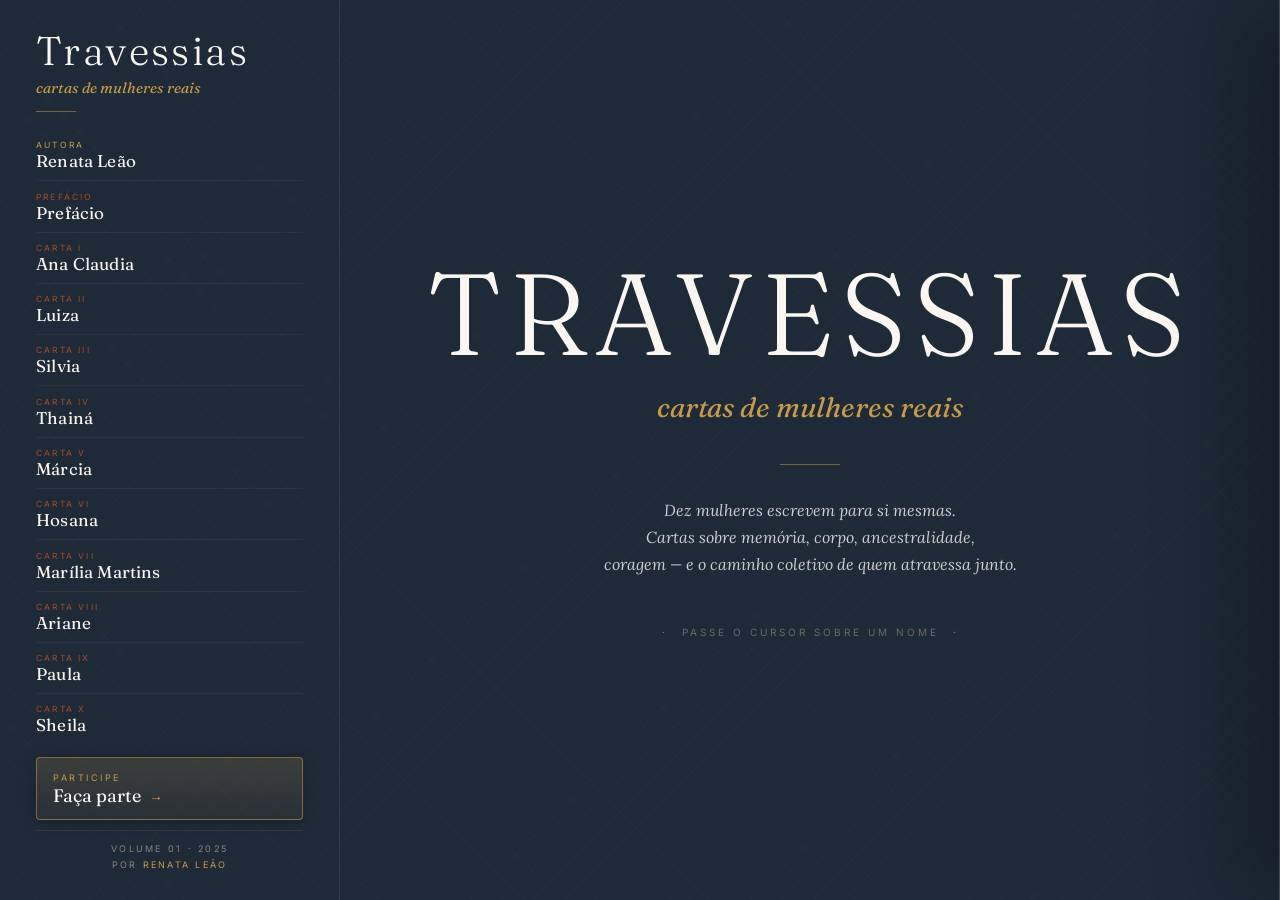
==== index.html @ b0c11774 "Reorganizar projeto: estrutura modular + config Cloudflare - Move 11 fotos para fotos/ (estavam solt" ====
<!DOCTYPE html>
<html lang="pt-BR">
<head>

<!-- ==========================================================================
     BLOCO 01 — HEAD / META
     ========================================================================== -->
<meta charset="UTF-8">
<meta name="viewport" content="width=device-width, initial-scale=1, viewport-fit=cover">
<meta name="format-detection" content="telephone=no,address=no,email=no,date=no">
<meta name="theme-color" content="#1E2A38">
<meta name="apple-mobile-web-app-capable" content="yes">
<meta name="apple-mobile-web-app-status-bar-style" content="black-translucent">
<meta name="description" content="Travessias — dez cartas escritas a partir da escuta de mulheres reais. Por Renata Leão.">
<title>Travessias — cartas de mulheres reais</title>

<link rel="stylesheet" href="src/tokens.css">
<link rel="stylesheet" href="src/mobile.css">
<link rel="stylesheet" href="src/desktop.css">

</head>
<body>

<!-- ==========================================================================
     BLOCO 02 — MOBILE · Tela Lista (< 960px)
     Renderizado sempre no DOM; ocultado via CSS no desktop
     ========================================================================== -->

<div class="tela-lista">
  <header class="lista-header">
    <h1 class="lista-titulo">Travessias</h1>
    <div class="lista-subtitulo">cartas de mulheres reais</div>
    <div class="lista-fio"></div>
    <p class="lista-intro">
      Dez mulheres escrevem para si mesmas. Cartas sobre memória, corpo,
      ancestralidade, coragem — e o caminho coletivo de quem atravessa junto.
    </p>
  </header>

  <div class="lista-secao">Cartas · volume 01</div>

  <!-- Cards renderizados por BLOCO 06 (script de template) -->
  <div class="cards" id="cards-mobile"></div>

  <!-- BLOCO 02b — CTA "Faça parte" (mobile · abre o mesmo modal) -->
  <button type="button" class="cta-participar" id="abrir-participar-mobile">
    <div class="cta-rotulo">Faça parte</div>
    <div class="cta-titulo">Sua história importa</div>
    <p class="cta-texto">
      Travessias nasce da escuta. Se você tem uma carta — para si mesma
      ou para outra mulher — converse comigo no Instagram.
    </p>
    <div class="cta-link">@renataleaofotografia →</div>
  </button>

  <footer class="lista-rodape">
    Volume 01 · 2025<br>
    Por <span>Renata Leão</span>
  </footer>
</div>

<!-- ==========================================================================
     BLOCO 03 — MOBILE · Tela Carta (fullscreen com swipe)
     ========================================================================== -->

<div class="tela-carta" id="tela-carta">
  <div class="carta-topo">
    <button class="btn-voltar" id="btn-voltar" aria-label="Voltar">←</button>
    <div class="carta-topo-titulo" id="carta-topo-nome"></div>
    <div class="carta-topo-selo">Abril · 2025</div>
  </div>

  <div class="paginas-viewport-mobile" id="paginas-viewport-mobile"></div>

  <div class="carta-nav-mobile">
    <button class="nav-btn" id="btn-ant" aria-label="Página anterior">←</button>
    <div class="nav-centro">
      <div class="nav-pontos" id="nav-pontos-mobile"></div>
      <div class="nav-pagina">
        <span id="pag-atual-mobile">01</span> / <span id="pag-total-mobile">01</span>
      </div>
    </div>
    <button class="nav-btn" id="btn-prox" aria-label="Próxima página">→</button>
  </div>
</div>

<!-- ==========================================================================
     BLOCO 04 — DESKTOP · Palco (≥ 960px)
     Coluna lateral + hero central + previews em hover
     ========================================================================== -->

<div class="palco-desktop" id="palco-desktop">

  <!-- Coluna lateral · índice de cartas -->
  <aside class="lateral">
    <div class="lateral-header">
      <h1 class="lateral-titulo">Travessias</h1>
      <div class="lateral-subtitulo">cartas de mulheres reais</div>
      <div class="lateral-fio"></div>
    </div>

    <!-- Lista renderizada por BLOCO 06 -->
    <ol class="cartas-lista" id="cartas-lista"></ol>

    <!-- BLOCO 04b — Trigger "Faça parte" (abre modal ao clicar) -->
    <button type="button" class="participar-trigger" id="abrir-participar">
      <span class="participar-trigger-numero">Participe</span>
      <span class="participar-trigger-nome">Faça parte <span class="participar-trigger-seta" aria-hidden="true">→</span></span>
    </button>

    <div class="lateral-rodape">
      Volume 01 · 2025<br>
      Por <span>Renata Leão</span>
    </div>
  </aside>

  <!-- Área central · hero + previews -->
  <main class="central">
    <div class="hero">
      <div class="hero-titulo">TRAVESSIAS</div>
      <div class="hero-sub">cartas de mulheres reais</div>
      <div class="hero-fio"></div>
      <p class="hero-texto">
        Dez mulheres escrevem para si mesmas.<br>
        Cartas sobre memória, corpo, ancestralidade,<br>
        coragem — e o caminho coletivo de quem atravessa junto.
      </p>
      <div class="hero-dica">passe o cursor sobre um nome</div>
    </div>

    <!-- Previews renderizados por BLOCO 06 -->
    <div class="previews" id="previews"></div>
  </main>

</div>

<!-- ==========================================================================
     BLOCO 05 — DESKTOP · Painel Deslizante (carta aberta)
     ========================================================================== -->

<div class="painel-overlay" id="painel-overlay"></div>
<aside class="painel" id="painel" aria-hidden="true">
  <button class="painel-fechar" id="btn-fechar" aria-label="Fechar carta">✕</button>

  <div class="painel-foto">
    <img id="painel-img" src="" alt="">
    <div class="painel-foto-overlay"></div>
    <div class="painel-info">
      <div class="painel-numero" id="painel-numero"></div>
      <div class="painel-saudacao" id="painel-saudacao"></div>
      <div class="painel-meta" id="painel-meta"></div>
    </div>
  </div>

  <div class="painel-carta">
    <div class="painel-topo">
      <div class="painel-topo-nome" id="painel-topo-nome"></div>
      <div class="painel-topo-selo">Abril · 2025</div>
    </div>

    <div class="paginas-viewport-desktop">
      <div id="paginas-track-desktop"></div>
    </div>

    <div class="painel-nav">
      <button class="nav-btn" id="btn-anterior" aria-label="Página anterior">←</button>
      <div class="nav-indicador">
        <div class="nav-pontos" id="nav-pontos-desktop"></div>
        <div class="nav-pagina">
          <span id="pag-atual-desktop">01</span> / <span id="pag-total-desktop">01</span>
        </div>
      </div>
      <button class="nav-btn" id="btn-proxima" aria-label="Próxima página">→</button>
    </div>
  </div>
</aside>

<!-- ==========================================================================
     BLOCO 05b — Modal "Faça parte" (popup central com formulário)
     ========================================================================== -->

<div class="modal-overlay" id="modal-overlay"></div>
<aside class="modal-participar" id="modal-participar" aria-hidden="true" aria-labelledby="modal-titulo">
  <button class="modal-fechar" id="fechar-participar" aria-label="Fechar">✕</button>

  <div class="modal-rotulo">Faça parte</div>
  <h2 class="modal-titulo" id="modal-titulo">Sua história importa</h2>
  <p class="modal-texto">
    Travessias nasce da escuta. Se você tem uma carta — para si mesma ou
    para outra mulher — converse comigo no Instagram.
  </p>

  <form class="modal-form"
        action="https://instagram.com/renataleaofotografia"
        method="get"
        target="_blank"
        aria-label="Quero fazer parte de Travessias">
    <label class="modal-campo">
      <span class="modal-rotulo-campo">Como prefere ser chamada</span>
      <input type="text" name="nome" placeholder="seu nome ou apelido" autocomplete="name">
    </label>
    <label class="modal-campo">
      <span class="modal-rotulo-campo">Sua mensagem</span>
      <textarea name="mensagem" rows="4"
                placeholder="conte um pouco do que te trouxe aqui — vou ler com cuidado"></textarea>
    </label>
    <button type="submit" class="modal-submit">
      Continuar no Instagram <span aria-hidden="true">→</span>
    </button>
    <div class="modal-nota">você será levada para <strong>@renataleaofotografia</strong></div>
  </form>
</aside>

<!-- ==========================================================================
     BLOCO 06 — SCRIPTS · Render templates (cards, lista, previews)
     ========================================================================== -->
<script src="src/cartas.js"></script>
<script>
  document.addEventListener("DOMContentLoaded", () => {

    /* Helpers compartilhados de rotulagem */
    const rotuloNumero  = (c) => c.numero ? `Carta ${c.numero}` : (c.label || "");
    const rotuloLateral = rotuloNumero;
    const classeBase    = (c) => " " + (c.numero ? "" : (c.tipo || "abertura"));

    /* --- CARDS MOBILE --------------------------------------------------- */
    const cardsMobile = document.getElementById("cards-mobile");
    CARTAS.forEach((c) => {
      const meta = [c.idade, c.cidade].filter(Boolean).join(" · ");
      const div  = document.createElement("div");
      div.className   = "card" + classeBase(c);
      div.dataset.id  = c.id;
      div.innerHTML = `
        <img class="card-foto" src="${c.foto}" alt="${c.nome}">
        <div class="card-info">
          <div>
            <div class="card-numero">${rotuloNumero(c)}</div>
            <div class="card-nome">${c.nome}</div>
            <div class="card-meta">${meta}</div>
          </div>
          <div class="card-epigrafe">&ldquo;${c.epigrafe}&rdquo;</div>
        </div>`;
      cardsMobile.appendChild(div);
    });

    /* --- LISTA DESKTOP (só nome + carta — caber sem rolagem) ----------- */
    const lista = document.getElementById("cartas-lista");
    CARTAS.forEach((c) => {
      const li   = document.createElement("li");
      li.className  = "carta-item" + classeBase(c);
      li.dataset.id = c.id;
      li.innerHTML = `
        <span class="carta-numero">${rotuloLateral(c)}</span>
        <span class="carta-nome-lateral">${c.nome}</span>`;
      lista.appendChild(li);
    });

    /* --- PREVIEWS DESKTOP ----------------------------------------------- */
    const previews = document.getElementById("previews");
    CARTAS.forEach((c) => {
      const div = document.createElement("div");
      div.className  = "preview" + classeBase(c);
      div.dataset.id = c.id;
      div.innerHTML = `
        <div class="preview-inner">
          <img class="preview-foto" src="${c.foto}" alt="${c.nome}">
          <div class="preview-texto">
            <div class="preview-carta">${rotuloNumero(c)}</div>
            <div class="preview-nome">${c.saudacao}</div>
            <div class="preview-fio"></div>
            <div class="preview-epigrafe">&ldquo;${c.epigrafe}&rdquo;</div>
            <div class="preview-cta">${c.numero ? "ler carta" : "ler abertura"}</div>
          </div>
        </div>`;
      previews.appendChild(div);
    });
  });
</script>

<!-- ==========================================================================
     BLOCO 07 — SCRIPTS · app.js (lógica de interação)
     ========================================================================== -->
<script src="src/app.js"></script>

</body>
</html>
---- src/tokens.css ----
/* ==========================================================================
   TRAVESSIAS — cartas de mulheres reais
   Design Tokens — compartilhado entre mobile e desktop
   --------------------------------------------------------------------------
   BLOCO 01 — @font-face
   BLOCO 02 — Tokens · paleta de cores
   BLOCO 03 — Tokens · tipografia e breakpoint
   BLOCO 04 — Reset mínimo + base do body
   BLOCO 05 — Compartilhado · variante "Abertura" (Renata)
   BLOCO 06 — Compartilhado · bloco de contato (na abertura)
   ========================================================================== */


/* ==========================================================================
   BLOCO 01 — @font-face
   ========================================================================== */

@font-face { font-family: 'Caveat'; font-weight: 400; src: url('../fonts/caveat-latin-400-normal.woff2') format('woff2'); font-display: block; }
@font-face { font-family: 'Caveat'; font-weight: 500; src: url('../fonts/caveat-latin-500-normal.woff2') format('woff2'); font-display: block; }
@font-face { font-family: 'Caveat'; font-weight: 600; src: url('../fonts/caveat-latin-600-normal.woff2') format('woff2'); font-display: block; }
@font-face { font-family: 'Caveat'; font-weight: 700; src: url('../fonts/caveat-latin-700-normal.woff2') format('woff2'); font-display: block; }

@font-face { font-family: 'Fraunces'; font-weight: 300; src: url('../fonts/fraunces-latin-300-normal.woff2') format('woff2'); font-display: block; }
@font-face { font-family: 'Fraunces'; font-weight: 400; src: url('../fonts/fraunces-latin-400-normal.woff2') format('woff2'); font-display: block; }
@font-face { font-family: 'Fraunces'; font-weight: 400; font-style: italic; src: url('../fonts/fraunces-latin-400-italic.woff2') format('woff2'); font-display: block; }
@font-face { font-family: 'Fraunces'; font-weight: 500; src: url('../fonts/fraunces-latin-500-normal.woff2') format('woff2'); font-display: block; }
@font-face { font-family: 'Fraunces'; font-weight: 500; font-style: italic; src: url('../fonts/fraunces-latin-500-italic.woff2') format('woff2'); font-display: block; }
@font-face { font-family: 'Fraunces'; font-weight: 600; src: url('../fonts/fraunces-latin-600-normal.woff2') format('woff2'); font-display: block; }
@font-face { font-family: 'Fraunces'; font-weight: 700; src: url('../fonts/fraunces-latin-700-normal.woff2') format('woff2'); font-display: block; }

@font-face { font-family: 'Lora'; font-weight: 400; src: url('../fonts/lora-latin-400-normal.woff2') format('woff2'); font-display: block; }
@font-face { font-family: 'Lora'; font-weight: 400; font-style: italic; src: url('../fonts/lora-latin-400-italic.woff2') format('woff2'); font-display: block; }
@font-face { font-family: 'Lora'; font-weight: 500; src: url('../fonts/lora-latin-500-normal.woff2') format('woff2'); font-display: block; }
@font-face { font-family: 'Lora'; font-weight: 500; font-style: italic; src: url('../fonts/lora-latin-500-italic.woff2') format('woff2'); font-display: block; }
@font-face { font-family: 'Lora'; font-weight: 600; src: url('../fonts/lora-latin-600-normal.woff2') format('woff2'); font-display: block; }

@font-face { font-family: 'Inter'; font-weight: 300; src: url('../fonts/inter-latin-300-normal.woff2') format('woff2'); font-display: block; }
@font-face { font-family: 'Inter'; font-weight: 400; src: url('../fonts/inter-latin-400-normal.woff2') format('woff2'); font-display: block; }
@font-face { font-family: 'Inter'; font-weight: 500; src: url('../fonts/inter-latin-500-normal.woff2') format('woff2'); font-display: block; }
@font-face { font-family: 'Inter'; font-weight: 600; src: url('../fonts/inter-latin-600-normal.woff2') format('woff2'); font-display: block; }


/* ==========================================================================
   BLOCO 02 — Tokens · paleta de cores
   ========================================================================== */

:root {
  --creme:        #FAF7F2;
  --creme-escuro: #F2ECE0;
  --tinta:        #1E2A38;
  --tinta-suave:  #2C3849;
  --terra:        #A84A2A;
  --mel:          #C89B4A;
  --oliva:        #5C6B4E;
  --carvao:       #3A3A3A;
  --cinza:        #8A8578;
  --cinza-claro:  #C4BFB4;
}


/* ==========================================================================
   BLOCO 03 — Tokens · tipografia e breakpoint
   ========================================================================== */

:root {
  --fonte-titulo: 'Fraunces', Georgia, serif;
  --fonte-texto:  'Lora', Georgia, serif;
  --fonte-mao:    'Caveat', cursive;
  --fonte-meta:   'Inter', -apple-system, sans-serif;

  --bp-desktop: 960px;
}


/* ==========================================================================
   BLOCO 04 — Reset mínimo + base do body
   ========================================================================== */

*, *::before, *::after { box-sizing: border-box; margin: 0; padding: 0; }
a, a:visited { color: inherit; text-decoration: none; }
html { -webkit-text-size-adjust: 100%; }
body {
  font-family: var(--fonte-texto);
  -webkit-font-smoothing: antialiased;
  -moz-osx-font-smoothing: grayscale;
  background: var(--tinta);
  color: var(--tinta);
}


/* ==========================================================================
   BLOCO 05 — Compartilhado · variante "Abertura" (Renata)
   --------------------------------------------------------------------------
   Aplicada nos elementos com classe .abertura (card mobile, item lateral,
   preview desktop e painel). Sinaliza visualmente que essa entrada é a
   apresentação da autora, não uma carta numerada.
   ========================================================================== */

/* Card mobile · faixa lateral cor mel (abertura) ou terra (prefácio) */
.card.abertura  { border-left: 3px solid var(--mel); }
.card.prefacio  { border-left: 3px solid var(--terra); }
.card.abertura  .card-numero { color: var(--mel);   letter-spacing: .14em; }
.card.prefacio  .card-numero { color: var(--terra); letter-spacing: .14em; }

/* Preview desktop · borda mel em todos (inset box-shadow, mesmo padrão de Renata);
   prefácio sobrescreve para terra (sinalizando texto provisório) */
.preview .preview-inner          { box-shadow: inset 0 0 0 1px rgba(200, 155, 74, .35); }
.preview.prefacio .preview-inner { box-shadow: inset 0 0 0 1px rgba(168,  74, 42, .35); }
.preview.abertura .preview-carta { color: var(--mel); }
.preview.prefacio .preview-carta { color: var(--terra); }

/* Aviso de texto provisório (no prefácio, removível) */
.aviso-provisorio {
  display: flex;
  flex-wrap: wrap;
  align-items: center;
  gap: 10px;
  margin: 0 0 1.6rem;
  padding: 10px 14px;
  border: 1px dashed var(--terra);
  border-radius: 4px;
  background: rgba(168, 74, 42, 0.06);
  font-family: var(--fonte-meta);
  font-size: 12px;
  line-height: 1.4;
  color: var(--carvao);
}
.aviso-tag {
  flex-shrink: 0;
  padding: 3px 8px;
  background: var(--terra);
  color: var(--creme);
  font-size: 9px;
  letter-spacing: 0.2em;
  text-transform: uppercase;
  border-radius: 2px;
  font-weight: 600;
}
.aviso-msg { color: var(--tinta-suave); }


/* ==========================================================================
   BLOCO 06 — Compartilhado · marca d'água sutil no fundo azul
   --------------------------------------------------------------------------
   Cross-hatch diagonal em mel a ~2% de opacidade. Aplicado nos containers
   de cor --tinta (lista mobile, lateral desktop, central desktop). Não
   interfere em legibilidade, dá textura editorial sem peso visual.
   ========================================================================== */

:root {
  --tinta-textura:
    repeating-linear-gradient(-45deg, rgba(200,155,74,0.022) 0 1px, transparent 1px 22px),
    repeating-linear-gradient(45deg,  rgba(200,155,74,0.018) 0 1px, transparent 1px 26px);
}

.tinta-textura {
  background-color: var(--tinta);
  background-image: var(--tinta-textura);
}


/* ==========================================================================
   BLOCO 07 — Compartilhado · modal "Faça parte"
   --------------------------------------------------------------------------
   Popup central para o formulário de contato. Acionado por triggers em
   mobile (.cta-participar) e desktop (.participar-trigger). Submit abre
   Instagram em nova aba.
   ========================================================================== */

.modal-overlay {
  position: fixed;
  inset: 0;
  background: rgba(0,0,0,0);
  opacity: 0;
  pointer-events: none;
  transition: opacity 0.35s, background 0.35s;
  z-index: 20;
}
.modal-overlay.aberto {
  opacity: 1;
  pointer-events: auto;
  background: rgba(10,16,24,0.7);
}

.modal-participar {
  position: fixed;
  top: 50%;
  left: 50%;
  width: min(460px, 92vw);
  max-height: 92vh;
  overflow-y: auto;
  background: var(--creme);
  background-image:
    radial-gradient(ellipse at 85% 0%, rgba(200,155,74,0.18) 0%, transparent 55%),
    radial-gradient(ellipse at 0% 100%, rgba(168,74,42,0.05) 0%, transparent 50%);
  border-radius: 6px;
  padding: 44px 38px 36px;
  transform: translate(-50%, -48%) scale(0.96);
  opacity: 0;
  pointer-events: none;
  transition: opacity 0.35s, transform 0.35s cubic-bezier(0.2,0.85,0.3,1);
  z-index: 21;
  box-shadow: 0 30px 80px rgba(0,0,0,0.4);
}
.modal-participar.aberto {
  opacity: 1;
  pointer-events: auto;
  transform: translate(-50%, -50%) scale(1);
}

.modal-fechar {
  position: absolute;
  top: 14px;
  right: 14px;
  width: 34px;
  height: 34px;
  display: flex;
  align-items: center;
  justify-content: center;
  background: transparent;
  border: 1px solid rgba(30,42,56,0.15);
  border-radius: 50%;
  color: var(--tinta);
  font-size: 14px;
  cursor: pointer;
  transition: background 0.2s, border-color 0.2s, color 0.2s;
}
.modal-fechar:hover {
  background: var(--tinta);
  color: var(--creme);
  border-color: var(--tinta);
}

.modal-rotulo {
  font-family: var(--fonte-meta);
  font-size: 10px;
  letter-spacing: 0.32em;
  text-transform: uppercase;
  color: var(--mel);
  font-weight: 600;
  margin-bottom: 10px;
}
.modal-titulo {
  font-family: var(--fonte-titulo);
  font-weight: 300;
  font-style: italic;
  font-size: 32px;
  line-height: 1.05;
  letter-spacing: 0.005em;
  color: var(--tinta);
  margin-bottom: 14px;
}
.modal-texto {
  font-family: var(--fonte-texto);
  font-size: 14px;
  line-height: 1.6;
  color: var(--carvao);
  margin-bottom: 24px;
}

.modal-form {
  display: flex;
  flex-direction: column;
  gap: 14px;
}
.modal-campo {
  display: flex;
  flex-direction: column;
  gap: 6px;
}
.modal-rotulo-campo {
  font-family: var(--fonte-meta);
  font-size: 9px;
  letter-spacing: 0.22em;
  text-transform: uppercase;
  color: var(--cinza);
}
.modal-form input,
.modal-form textarea {
  width: 100%;
  padding: 10px 12px;
  background: rgba(30,42,56,0.04);
  border: 1px solid rgba(30,42,56,0.18);
  border-radius: 3px;
  font-family: var(--fonte-meta);
  font-size: 13px;
  color: var(--tinta);
  resize: vertical;
  outline: none;
  transition: border-color 0.2s, background 0.2s;
}
.modal-form input:focus,
.modal-form textarea:focus {
  border-color: var(--mel);
  background: var(--creme);
  box-shadow: 0 0 0 3px rgba(200,155,74,0.12);
}
.modal-form input::placeholder,
.modal-form textarea::placeholder {
  color: var(--cinza);
  font-style: italic;
}

.modal-submit {
  margin-top: 4px;
  padding: 13px 18px;
  background: var(--tinta);
  border: none;
  border-radius: 3px;
  font-family: var(--fonte-meta);
  font-size: 11px;
  letter-spacing: 0.22em;
  text-transform: uppercase;
  color: var(--creme);
  font-weight: 600;
  cursor: pointer;
  transition: background 0.2s, transform 0.15s;
}
.modal-submit:hover { background: var(--terra); }
.modal-submit:active { transform: scale(0.985); }

.modal-nota {
  font-family: var(--fonte-meta);
  font-size: 10px;
  letter-spacing: 0.05em;
  color: var(--cinza);
  text-align: center;
  margin-top: 4px;
}
.modal-nota strong {
  color: var(--terra);
  font-weight: 600;
}


/* ==========================================================================
   BLOCO 08 — Compartilhado · bloco de contato (no fim de cada carta)
   ========================================================================== */

.contato {
  margin: 1.8rem 0 1.4rem;
  padding: 1.1rem 1.2rem 1.2rem;
  border: 1px solid rgba(200, 155, 74, .35);
  border-radius: 4px;
  background: rgba(200, 155, 74, .06);
}

.contato-titulo {
  font-family: var(--fonte-meta);
  font-size: .68rem;
  letter-spacing: .22em;
  text-transform: uppercase;
  color: var(--mel);
  margin-bottom: .7rem;
}

.contato-linha {
  display: flex;
  align-items: baseline;
  gap: .65rem;
  font-family: var(--fonte-meta);
  font-size: .9rem;
  line-height: 1.55;
  padding: .15rem 0;
  color: var(--carvao);
  flex-wrap: wrap;
}

.contato-rotulo {
  font-size: .68rem;
  letter-spacing: .18em;
  text-transform: uppercase;
  color: var(--cinza);
  min-width: 5.5rem;
}

.contato-linha a {
  color: var(--terra);
  border-bottom: 1px solid transparent;
  transition: border-color .2s ease;
  word-break: break-all;
}
.contato-linha a:hover {
  border-bottom-color: var(--terra);
}
---- src/mobile.css ----
/* ==========================================================================
   TRAVESSIAS — versão MOBILE (< 960px)
   ========================================================================== */

@media (max-width: 959px) {

  body {
    min-height: 100vh;
    min-height: 100dvh;
    overflow-x: hidden;
  }

  /* ------------------------------------------------------------------
     LISTA (tela inicial)
     ------------------------------------------------------------------ */
  .tela-lista {
    min-height: 100vh;
    min-height: 100dvh;
    background-color: var(--tinta);
    background-image: var(--tinta-textura);
    color: var(--creme);
    padding: 56px 24px 40px;
  }

  .lista-header { margin-bottom: 36px; }

  .lista-titulo {
    font-family: var(--fonte-titulo);
    font-weight: 300;
    font-size: 56px;
    letter-spacing: 0.06em;
    line-height: 0.95;
    color: var(--creme);
    margin-bottom: 6px;
  }

  .lista-subtitulo {
    font-family: var(--fonte-titulo);
    font-style: italic;
    font-size: 18px;
    color: var(--mel);
    margin-bottom: 18px;
  }

  .lista-fio {
    width: 40px;
    height: 1px;
    background: var(--mel);
    opacity: 0.5;
    margin-bottom: 22px;
  }

  .lista-intro {
    font-family: var(--fonte-texto);
    font-style: italic;
    font-size: 14px;
    line-height: 1.6;
    color: var(--creme);
    opacity: 0.8;
    max-width: 340px;
  }

  .lista-secao {
    font-family: var(--fonte-meta);
    font-size: 9px;
    letter-spacing: 0.3em;
    text-transform: uppercase;
    color: var(--cinza);
    margin: 40px 0 20px;
    display: flex;
    align-items: center;
    gap: 14px;
  }
  .lista-secao::after {
    content: '';
    flex: 1;
    height: 1px;
    background: rgba(200,155,74,0.18);
  }

  .cards { display: flex; flex-direction: column; gap: 14px; }

  .card {
    background: rgba(250,247,242,0.03);
    border: 1px solid rgba(200,155,74,0.15);
    border-radius: 4px;
    overflow: hidden;
    display: grid;
    grid-template-columns: 112px 1fr;
    cursor: pointer;
    transition: transform 0.25s, border-color 0.25s;
    -webkit-tap-highlight-color: transparent;
  }
  .card:active { transform: scale(0.98); border-color: rgba(200,155,74,0.4); }

  .card-foto {
    width: 112px;
    height: 140px;
    object-fit: cover;
    filter: grayscale(1) contrast(1.05);
    display: block;
    background: #111;
  }

  .card-info {
    padding: 14px 16px;
    display: flex;
    flex-direction: column;
    justify-content: space-between;
    min-width: 0;
  }

  .card-numero {
    font-family: var(--fonte-meta);
    font-size: 9px;
    letter-spacing: 0.3em;
    color: var(--terra);
    text-transform: uppercase;
  }

  .card-nome {
    font-family: var(--fonte-titulo);
    font-weight: 400;
    font-size: 22px;
    color: var(--creme);
    line-height: 1.1;
    margin: 6px 0 4px;
  }

  .card-meta {
    font-family: var(--fonte-meta);
    font-size: 9px;
    letter-spacing: 0.2em;
    text-transform: uppercase;
    color: var(--cinza);
    margin-bottom: 8px;
  }

  .card-epigrafe {
    font-family: var(--fonte-titulo);
    font-style: italic;
    font-size: 13px;
    line-height: 1.4;
    color: var(--creme);
    opacity: 0.75;
  }

  /* ------------------------------------------------------------------
     CTA "Faça parte" (mobile · card grande no fim da lista)
     ------------------------------------------------------------------ */
  .cta-participar {
    display: block;
    margin: 40px 0 0;
    padding: 22px 22px 24px;
    background: rgba(200,155,74,0.06);
    border: 1px solid rgba(200,155,74,0.3);
    border-radius: 4px;
    text-decoration: none;
    color: var(--creme);
    transition: background 0.25s, border-color 0.25s, transform 0.25s;
  }
  .cta-participar:active { transform: scale(0.98); }
  .cta-participar:hover {
    background: rgba(200,155,74,0.1);
    border-color: rgba(200,155,74,0.55);
  }

  .cta-rotulo {
    font-family: var(--fonte-meta);
    font-size: 10px;
    letter-spacing: 0.28em;
    text-transform: uppercase;
    color: var(--mel);
    margin-bottom: 10px;
  }

  .cta-titulo {
    font-family: var(--fonte-titulo);
    font-weight: 400;
    font-size: 22px;
    line-height: 1.15;
    color: var(--creme);
    margin-bottom: 10px;
  }

  .cta-texto {
    font-family: var(--fonte-texto);
    font-size: 13.5px;
    line-height: 1.55;
    color: var(--creme);
    opacity: 0.8;
    margin-bottom: 14px;
  }

  .cta-link {
    font-family: var(--fonte-meta);
    font-size: 12px;
    letter-spacing: 0.06em;
    color: var(--mel);
    word-break: break-all;
  }

  .lista-rodape {
    margin-top: 32px;
    padding-top: 24px;
    border-top: 1px solid rgba(200,155,74,0.15);
    font-family: var(--fonte-meta);
    font-size: 9px;
    letter-spacing: 0.25em;
    text-transform: uppercase;
    color: var(--cinza);
    line-height: 1.9;
    text-align: center;
  }
  .lista-rodape span { color: var(--mel); }

  /* ------------------------------------------------------------------
     TELA DA CARTA
     ------------------------------------------------------------------ */
  .tela-carta {
    position: fixed;
    inset: 0;
    background: var(--creme);
    z-index: 10;
    display: flex;
    flex-direction: column;
    transform: translateX(100%);
    transition: transform 0.4s cubic-bezier(0.25, 0.85, 0.3, 1);
    overflow: hidden;
  }
  .tela-carta.aberta { transform: translateX(0); }

  .carta-topo {
    flex-shrink: 0;
    padding: 14px 18px;
    padding-top: calc(14px + env(safe-area-inset-top, 0));
    display: flex;
    align-items: center;
    justify-content: space-between;
    background: var(--creme);
    border-bottom: 1px solid rgba(92,107,78,0.12);
  }

  .btn-voltar {
    width: 38px;
    height: 38px;
    border-radius: 50%;
    border: 1px solid rgba(92,107,78,0.3);
    background: transparent;
    color: var(--tinta);
    cursor: pointer;
    display: flex;
    align-items: center;
    justify-content: center;
    font-size: 16px;
    -webkit-tap-highlight-color: transparent;
  }
  .btn-voltar:active { background: var(--terra); color: var(--creme); border-color: var(--terra); }

  .carta-topo-titulo {
    font-family: var(--fonte-meta);
    font-size: 9px;
    letter-spacing: 0.3em;
    text-transform: uppercase;
    color: var(--terra);
    font-weight: 500;
  }

  .carta-topo-selo {
    font-family: var(--fonte-meta);
    font-size: 9px;
    letter-spacing: 0.25em;
    text-transform: uppercase;
    color: var(--cinza);
  }

  /* Viewport de páginas */
  .paginas-viewport-mobile {
    flex: 1;
    position: relative;
    overflow: hidden;
    background: var(--creme);
  }

  /* Padding editorial das páginas de leitura (margens generosas como em livro) */
  .pagina-mobile.pagina-leitura {
    padding: 36px 36px 40px;
  }

  .pagina-mobile {
    position: absolute;
    inset: 0;
    padding: 24px 24px 20px;
    overflow: hidden;            /* sem scroll — leitura cabe na tela */
    opacity: 0;
    pointer-events: none;
    transform: translateX(30px);
    transition: opacity 0.3s, transform 0.3s;
  }
  .pagina-mobile.ativa  { opacity: 1; pointer-events: auto; transform: translateX(0); }
  .pagina-mobile.fora-esquerda { transform: translateX(-30px); }

  /* Página de abertura */
  .pagina-abertura { display: flex; flex-direction: column; padding: 0; }

  /* Variante prefácio: oculta foto facial (texto provisório) */
  .pagina-abertura.carta-prefacio .abertura-foto { display: none; }
  .pagina-abertura.carta-prefacio {
    background:
      radial-gradient(ellipse at 30% 20%, rgba(168,74,42,0.3) 0%, transparent 60%),
      linear-gradient(180deg, var(--tinta) 0%, var(--tinta-suave) 100%);
  }
  .pagina-abertura.carta-prefacio .abertura-info {
    color: var(--creme);
  }

  .abertura-foto {
    width: 100%;
    height: 55vh;
    height: 55dvh;
    object-fit: cover;
    filter: grayscale(1) contrast(1.04);
    display: block;
    background: var(--tinta);
    flex-shrink: 0;
  }

  .abertura-info { padding: 24px 24px 0; flex: 1; }

  .abertura-numero {
    font-family: var(--fonte-meta);
    font-size: 10px;
    letter-spacing: 0.3em;
    color: var(--terra);
    text-transform: uppercase;
    margin-bottom: 12px;
  }

  .abertura-saudacao {
    font-family: var(--fonte-mao);
    font-weight: 500;
    font-size: 48px;
    line-height: 1;
    color: var(--tinta);
    margin-bottom: 16px;
  }

  .abertura-fio { width: 44px; height: 1px; background: var(--terra); margin-bottom: 16px; }

  .abertura-meta {
    font-family: var(--fonte-meta);
    font-size: 10px;
    letter-spacing: 0.22em;
    text-transform: uppercase;
    color: var(--cinza);
    line-height: 1.9;
    margin-bottom: 24px;
  }
  .abertura-meta span { color: var(--tinta); }

  .abertura-epigrafe {
    font-family: var(--fonte-titulo);
    font-style: italic;
    font-size: 16px;
    line-height: 1.5;
    color: var(--oliva);
    max-width: 320px;
  }

  .abertura-swipe-dica {
    margin-top: 24px;
    font-family: var(--fonte-meta);
    font-size: 9px;
    letter-spacing: 0.3em;
    text-transform: uppercase;
    color: var(--cinza);
    opacity: 0.7;
  }
  .abertura-swipe-dica::after { content: ' →'; color: var(--terra); font-size: 14px; letter-spacing: 0; }

  /* Texto de leitura */
  .pagina-leitura {
    font-family: var(--fonte-texto);
    font-size: 16px;
    line-height: 1.7;
    color: var(--tinta);
  }

  .pagina-leitura p { margin-bottom: 1em; }
  .pagina-leitura p + p { text-indent: 1.4em; margin-top: -0.2em; }
  .pagina-leitura p.sem-indent { text-indent: 0 !important; }
  .pagina-leitura em, .pagina-leitura i { font-style: italic; color: var(--tinta-suave); }

  .pagina-leitura.primeira p:first-child::first-letter {
    font-family: var(--fonte-titulo);
    font-weight: 600;
    font-size: 4em;
    float: left;
    line-height: 0.85;
    margin: 0.05em 0.1em 0 0;
    color: var(--terra);
  }

  /* Citação e diálogo */
  .citacao {
    font-family: var(--fonte-titulo);
    font-style: italic;
    font-size: 17px;
    line-height: 1.4;
    color: var(--tinta);
    margin: 22px 0 22px 12px;
    padding-left: 16px;
    border-left: 2px solid var(--mel);
  }
  .citacao-atribuicao {
    display: block;
    margin-top: 10px;
    font-family: var(--fonte-meta);
    font-size: 9px;
    letter-spacing: 0.2em;
    text-transform: uppercase;
    color: var(--cinza);
    font-style: normal;
  }

  .dialogo {
    font-family: var(--fonte-titulo);
    font-style: italic;
    font-size: 14px;
    color: var(--oliva);
    margin: 14px 0 14px 16px;
    padding-left: 12px;
    border-left: 1px solid var(--oliva);
    line-height: 1.5;
  }

  /* Fechamento */
  .fechamento {
    margin-top: 28px;
    text-align: right;          /* nome e meta alinhados à direita */
  }
  .fechamento-ornamento {
    text-align: center;
    margin: 26px 0 22px;
    color: var(--mel);
    letter-spacing: 0.9em;
    font-size: 11px;
  }
  .assinatura {
    font-family: var(--fonte-titulo);
    font-weight: 300;
    font-style: italic;
    font-size: 30px;
    letter-spacing: 0.005em;
    color: var(--tinta);
    line-height: 1.05;
    margin-bottom: 8px;
  }
  .assinatura-meta {
    font-family: var(--fonte-meta);
    font-size: 9px;
    letter-spacing: 0.22em;
    text-transform: uppercase;
    color: var(--cinza);
    line-height: 1.9;
  }
  .assinatura-meta span { color: var(--terra); }

  /* Navegação inferior */
  .carta-nav-mobile {
    flex-shrink: 0;
    padding: 12px 20px;
    padding-bottom: calc(12px + env(safe-area-inset-bottom, 0));
    display: flex;
    align-items: center;
    justify-content: space-between;
    background: var(--creme);
    border-top: 1px solid rgba(92,107,78,0.12);
  }

  .nav-btn {
    width: 40px;
    height: 40px;
    border-radius: 50%;
    border: 1px solid rgba(92,107,78,0.3);
    background: transparent;
    color: var(--tinta);
    cursor: pointer;
    display: flex;
    align-items: center;
    justify-content: center;
    font-size: 16px;
    -webkit-tap-highlight-color: transparent;
    transition: all 0.2s;
  }
  .nav-btn:active:not(:disabled) { background: var(--terra); color: var(--creme); border-color: var(--terra); }
  .nav-btn:disabled { opacity: 0.25; }

  .nav-centro { display: flex; flex-direction: column; align-items: center; gap: 6px; }

  .nav-pontos { display: flex; gap: 6px; }
  .nav-ponto {
    width: 5px;
    height: 5px;
    border-radius: 50%;
    background: var(--cinza-claro);
    cursor: pointer;
    transition: all 0.25s;
  }
  .nav-ponto.ativo { background: var(--terra); transform: scale(1.4); }

  .nav-pagina {
    font-family: var(--fonte-meta);
    font-size: 9px;
    letter-spacing: 0.25em;
    text-transform: uppercase;
    color: var(--cinza);
    font-variant-numeric: tabular-nums;
  }
  .nav-pagina span { color: var(--terra); }

  /* Esconder elementos desktop */
  .palco-desktop { display: none !important; }

  /* Bloquear rolagem do body quando carta aberta */
  body.carta-aberta { overflow: hidden; position: fixed; width: 100%; }

} /* fim @media mobile */
---- src/desktop.css ----
/* ==========================================================================
   TRAVESSIAS — versão DESKTOP (≥ 960px)
   Coluna lateral + hover com preview + painel deslizante
   ========================================================================== */

@media (min-width: 960px) {

  html, body {
    height: 100%;
    overflow: hidden;
  }

  /* Esconder elementos mobile */
  .tela-lista,
  .tela-carta { display: none !important; }

  /* ------------------------------------------------------------------
     PALCO PRINCIPAL
     ------------------------------------------------------------------ */
  .palco-desktop {
    position: fixed;
    inset: 0;
    display: grid;
    grid-template-columns: 340px 1fr;
    background: var(--tinta);
    color: var(--creme);
    overflow: hidden;
  }

  /* ------------------------------------------------------------------
     COLUNA LATERAL (NOMES) — 11 itens cabem sem rolagem em viewport >= 720px
     Layout em três faixas: header (fixo) · lista (flex:1) · rodapé (fixo)
     ------------------------------------------------------------------ */
  .lateral {
    background-color: var(--tinta);
    background-image: var(--tinta-textura);
    border-right: 1px solid rgba(200,155,74,0.15);
    display: flex;
    flex-direction: column;
    padding: 32px 36px 28px;
    position: relative;
    z-index: 3;
    height: 100vh;
    overflow: hidden;
  }

  .lateral-header {
    flex-shrink: 0;
    margin-bottom: 18px;
  }

  .lateral-titulo {
    font-family: var(--fonte-titulo);
    font-weight: 300;
    font-size: 40px;
    letter-spacing: 0.06em;
    line-height: 0.95;
    color: var(--creme);
    margin-bottom: 8px;
  }

  .lateral-subtitulo {
    font-family: var(--fonte-titulo);
    font-style: italic;
    font-size: 15px;
    color: var(--mel);
    margin-bottom: 14px;
  }

  .lateral-fio {
    width: 40px;
    height: 1px;
    background: var(--mel);
    opacity: 0.5;
  }

  /* Lista de cartas — 11 itens distribuídos equitativamente, sem scroll */
  .cartas-lista {
    list-style: none;
    flex: 1 1 0;
    min-height: 0;
    display: flex;
    flex-direction: column;
    gap: 0;
    margin: 0;
  }

  .carta-item {
    flex: 1 1 0;
    min-height: 30px;
    display: flex;
    flex-direction: column;
    justify-content: center;
    padding: 2px 0;
    cursor: pointer;
    position: relative;
    transition: transform 0.35s cubic-bezier(0.2,0.8,0.2,1);
    border-bottom: 1px solid rgba(200,155,74,0.08);
  }
  .carta-item:last-child { border-bottom: none; }
  .carta-item:hover { transform: translateX(6px); }

  .carta-numero {
    font-family: var(--fonte-meta);
    font-size: 8.5px;
    letter-spacing: 0.26em;
    text-transform: uppercase;
    color: var(--terra);
    display: block;
    margin-bottom: 2px;
    transition: color 0.3s;
  }

  .carta-nome-lateral {
    font-family: var(--fonte-titulo);
    font-weight: 400;
    font-size: 17px;
    color: var(--creme);
    line-height: 1.05;
    letter-spacing: 0.01em;
    transition: color 0.3s;
  }

  .carta-item:hover .carta-nome-lateral { color: var(--mel); }
  .carta-item:hover .carta-numero { color: var(--mel); }
  .carta-item.ativa .carta-nome-lateral { color: var(--mel); }
  .carta-item.ativa .carta-numero { color: var(--mel); }

  /* Variantes destacadas no sidebar */
  .carta-item.abertura .carta-numero { color: var(--mel);   font-style: normal; }
  .carta-item.prefacio .carta-numero { color: var(--terra); font-style: normal; }

  /* ------------------------------------------------------------------
     TRIGGER "Faça parte" — botão clicável no sidebar (abre modal)
     Estilizado como uma carta-item, mas com destaque mel
     ------------------------------------------------------------------ */
  .participar-trigger {
    flex-shrink: 0;
    display: flex;
    flex-direction: column;
    align-items: flex-start;
    justify-content: center;
    width: 100%;
    padding: 14px 16px;
    margin-top: 12px;
    background: linear-gradient(180deg,
                  rgba(200,155,74,0.18) 0%,
                  rgba(200,155,74,0.06) 100%);
    border: 1px solid rgba(200,155,74,0.55);
    border-radius: 4px;
    box-shadow: 0 2px 14px rgba(0,0,0,0.22);
    cursor: pointer;
    transition: background 0.25s, transform 0.25s, border-color 0.25s;
    text-align: left;
    font: inherit;
    color: inherit;
  }
  .participar-trigger:hover {
    background: linear-gradient(180deg,
                  rgba(200,155,74,0.30) 0%,
                  rgba(200,155,74,0.12) 100%);
    border-color: var(--mel);
    transform: translateX(4px);
  }
  .participar-trigger-numero {
    font-family: var(--fonte-meta);
    font-size: 9px;
    letter-spacing: 0.28em;
    text-transform: uppercase;
    color: var(--mel);
    margin-bottom: 4px;
  }
  .participar-trigger-nome {
    font-family: var(--fonte-titulo);
    font-size: 18px;
    color: var(--creme);
    font-weight: 400;
    line-height: 1.05;
    display: inline-flex;
    align-items: baseline;
    gap: 8px;
  }
  .participar-trigger-seta {
    color: var(--mel);
    font-size: 14px;
    transition: transform 0.25s;
  }
  .participar-trigger:hover .participar-trigger-seta {
    transform: translateX(3px);
  }

  .lateral-rodape {
    flex-shrink: 0;
    font-family: var(--fonte-meta);
    font-size: 9px;
    letter-spacing: 0.25em;
    text-transform: uppercase;
    color: var(--cinza);
    line-height: 1.7;
    margin-top: 10px;
    padding-top: 10px;
    border-top: 1px solid rgba(200,155,74,0.12);
    text-align: center;
  }
  .lateral-rodape span { color: var(--mel); }

  /* ------------------------------------------------------------------
     ÁREA CENTRAL (HERO + PREVIEWS)
     ------------------------------------------------------------------ */
  .central {
    position: relative;
    overflow: hidden;
    background-color: var(--tinta);
    background-image: var(--tinta-textura);
  }

  /* Hero inicial */
  .hero {
    position: absolute;
    inset: 0;
    display: flex;
    flex-direction: column;
    align-items: center;
    justify-content: center;
    color: var(--creme);
    text-align: center;
    padding: 0 80px;
    opacity: 1;
    transition: opacity 0.5s;
    pointer-events: none;
  }
  .palco-desktop.has-hover .hero,
  .palco-desktop.has-open .hero { opacity: 0; }

  .hero-titulo {
    font-family: var(--fonte-titulo);
    font-weight: 300;
    /* "TRAVESSIAS" tem 10 letras — clamp ajusta entre 1280px e 1920px+ */
    font-size: clamp(82px, 9vw, 140px);
    letter-spacing: 0.06em;
    line-height: 0.9;
    color: var(--creme);
    margin-bottom: 24px;
  }

  .hero-sub {
    font-family: var(--fonte-titulo);
    font-style: italic;
    font-size: 28px;
    color: var(--mel);
    margin-bottom: 40px;
  }

  .hero-fio {
    width: 60px;
    height: 1px;
    background: var(--mel);
    opacity: 0.5;
    margin-bottom: 32px;
  }

  .hero-texto {
    font-family: var(--fonte-texto);
    font-style: italic;
    font-size: 16px;
    line-height: 1.7;
    color: var(--creme);
    opacity: 0.8;
    max-width: 440px;
    margin-bottom: 48px;
  }

  .hero-dica {
    font-family: var(--fonte-meta);
    font-size: 10px;
    letter-spacing: 0.3em;
    text-transform: uppercase;
    color: var(--cinza);
    opacity: 0.7;
  }
  .hero-dica::before, .hero-dica::after { content: "·"; margin: 0 14px; color: var(--mel); }

  /* Previews por hover */
  .previews {
    position: absolute;
    inset: 0;
    pointer-events: none;
  }

  .preview {
    position: absolute;
    inset: 0;
    display: flex;
    align-items: center;
    justify-content: center;
    opacity: 0;
    transition: opacity 0.4s ease;
    pointer-events: none;
  }
  .preview.visible { opacity: 1; }

  .preview-inner {
    display: flex;
    align-items: center;
    gap: 60px;
    padding: 0 80px;
    max-width: 100%;
  }

  .preview-foto {
    width: 340px;
    height: 480px;
    object-fit: cover;
    filter: grayscale(1) contrast(1.05);
    box-shadow: 0 30px 60px rgba(0,0,0,0.45), 0 10px 20px rgba(0,0,0,0.3);
    flex-shrink: 0;
  }

  .preview-texto { max-width: 340px; color: var(--creme); }

  .preview-carta {
    font-family: var(--fonte-meta);
    font-size: 10px;
    letter-spacing: 0.3em;
    text-transform: uppercase;
    color: var(--mel);
    margin-bottom: 16px;
  }

  .preview-nome {
    font-family: var(--fonte-mao);
    font-weight: 500;
    font-size: 64px;
    line-height: 1;
    color: var(--creme);
    margin-bottom: 20px;
  }

  .preview-fio {
    width: 40px;
    height: 1px;
    background: var(--terra);
    margin-bottom: 20px;
  }

  .preview-epigrafe {
    font-family: var(--fonte-titulo);
    font-style: italic;
    font-size: 18px;
    line-height: 1.45;
    color: var(--creme);
    opacity: 0.85;
    margin-bottom: 24px;
  }

  .preview-cta {
    font-family: var(--fonte-meta);
    font-size: 10px;
    letter-spacing: 0.3em;
    text-transform: uppercase;
    color: var(--mel);
    display: inline-flex;
    align-items: center;
    gap: 10px;
    opacity: 0.85;
  }
  .preview-cta::after { content: "→"; font-size: 14px; }

  /* ------------------------------------------------------------------
     PAINEL DESLIZANTE
     ------------------------------------------------------------------ */
  .painel-overlay {
    position: fixed;
    inset: 0;
    background: rgba(0,0,0,0);
    opacity: 0;
    pointer-events: none;
    transition: opacity 0.4s, background 0.4s;
    z-index: 10;
  }
  .painel-overlay.aberto {
    opacity: 1;
    pointer-events: auto;
    background: rgba(10,16,24,0.55);
  }

  .painel {
    position: fixed;
    top: 0;
    right: 0;
    bottom: 0;
    width: 66%;
    max-width: 1100px;
    background: var(--creme);
    transform: translateX(100%);
    transition: transform 0.55s cubic-bezier(0.25,0.85,0.3,1);
    z-index: 11;
    box-shadow: -40px 0 80px rgba(0,0,0,0.3);
    display: grid;
    grid-template-columns: 42% 1fr;
    overflow: hidden;
  }
  .painel.aberto { transform: translateX(0); }

  /* Foto + info */
  .painel-foto {
    position: relative;
    background: var(--tinta);
    overflow: hidden;
  }
  .painel-foto img {
    width: 100%;
    height: 100%;
    object-fit: cover;
    filter: grayscale(1) contrast(1.04);
    display: block;
  }
  .painel-foto-overlay {
    position: absolute;
    inset: 0;
    background: linear-gradient(to bottom, rgba(30,42,56,0) 50%, rgba(30,42,56,0.75) 100%);
    pointer-events: none;
  }

  /* Variante prefácio: oculta foto facial e mostra textura editorial */
  .painel.painel-prefacio .painel-foto img { display: none; }
  .painel.painel-prefacio .painel-foto {
    background:
      radial-gradient(ellipse at 30% 20%, rgba(168,74,42,0.4) 0%, transparent 60%),
      linear-gradient(180deg, var(--tinta) 0%, var(--tinta-suave) 100%);
  }
  .painel.painel-prefacio .painel-foto::before {
    content: "T";
    position: absolute;
    right: -40px;
    bottom: -60px;
    font-family: var(--fonte-titulo);
    font-weight: 300;
    font-size: 460px;
    line-height: 1;
    color: var(--terra);
    opacity: 0.18;
    pointer-events: none;
  }
  .painel-info {
    position: absolute;
    left: 40px;
    right: 40px;
    bottom: 36px;
    color: var(--creme);
    z-index: 2;
  }
  .painel-numero {
    font-family: var(--fonte-meta);
    font-size: 10px;
    letter-spacing: 0.3em;
    text-transform: uppercase;
    color: var(--mel);
    margin-bottom: 12px;
  }
  .painel-saudacao {
    font-family: var(--fonte-mao);
    font-weight: 500;
    font-size: 56px;
    line-height: 1;
    color: var(--creme);
    margin-bottom: 16px;
  }
  .painel-meta {
    font-family: var(--fonte-meta);
    font-size: 10px;
    letter-spacing: 0.2em;
    text-transform: uppercase;
    color: var(--creme);
    opacity: 0.85;
    line-height: 1.9;
  }
  .painel-meta span { color: var(--mel); }

  /* Conteúdo da carta */
  .painel-carta {
    display: flex;
    flex-direction: column;
    background: var(--creme);
    position: relative;
    overflow: hidden;
  }

  .painel-topo {
    display: flex;
    justify-content: space-between;
    align-items: center;
    padding: 28px 56px 20px;
    border-bottom: 1px solid rgba(92,107,78,0.15);
    flex-shrink: 0;
  }
  .painel-topo-nome {
    font-family: var(--fonte-meta);
    font-size: 9px;
    letter-spacing: 0.3em;
    text-transform: uppercase;
    color: var(--terra);
    font-weight: 500;
  }
  .painel-topo-selo {
    font-family: var(--fonte-meta);
    font-size: 9px;
    letter-spacing: 0.25em;
    text-transform: uppercase;
    color: var(--cinza);
  }

  .painel-fechar {
    position: absolute;
    top: 22px;
    right: 24px;
    width: 36px;
    height: 36px;
    border-radius: 50%;
    background: transparent;
    border: 1px solid rgba(92,107,78,0.3);
    color: var(--tinta);
    cursor: pointer;
    font-size: 18px;
    display: flex;
    align-items: center;
    justify-content: center;
    z-index: 5;
    transition: background 0.2s, border-color 0.2s;
    line-height: 1;
    padding-bottom: 2px;
  }
  .painel-fechar:hover { background: var(--terra); color: var(--creme); border-color: var(--terra); }

  /* Páginas da carta no painel — margens editoriais generosas */
  .paginas-viewport-desktop {
    flex: 1;
    overflow: hidden;
    position: relative;
    padding: 36px 0 28px;
  }

  .pagina-desktop {
    position: absolute;
    inset: 0;
    padding: 0 88px 0 80px;   /* margem lateral generosa, tipo livro */
    overflow: hidden;          /* sem scroll — leitura cabe na tela */
    font-family: var(--fonte-texto);
    font-size: 14.5px;
    line-height: 1.7;
    color: var(--tinta);
    opacity: 0;
    pointer-events: none;
    transform: translateX(30px);
    transition: opacity 0.35s, transform 0.35s;
    scrollbar-width: thin;
    scrollbar-color: var(--cinza-claro) transparent;
  }
  .pagina-desktop.ativa { opacity: 1; pointer-events: auto; transform: translateX(0); }
  .pagina-desktop.fora-esquerda { opacity: 0; transform: translateX(-30px); }

  /* ------------------------------------------------------------------
     COVER PAGE (idx 0) — entrada estilo "Sobre a autora"
     Aparece como primeira página de toda carta no painel desktop.
     Ao clicar "Ler carta →" avança para a 1ª página de texto.
     ------------------------------------------------------------------ */
  .pagina-desktop.pagina-cover {
    background-color: var(--tinta);
    background-image: var(--tinta-textura);
    padding: 0 64px;
    display: flex;
    align-items: center;
    color: var(--creme);
  }
  .cover-inner {
    width: 100%;
    max-width: 460px;
  }
  .cover-rotulo {
    font-family: var(--fonte-meta);
    font-size: 11px;
    letter-spacing: 0.34em;
    text-transform: uppercase;
    color: var(--mel);
    font-weight: 600;
    margin-bottom: 22px;
  }
  .cover-saudacao {
    font-family: var(--fonte-titulo);
    font-weight: 300;
    font-style: italic;
    font-size: 52px;
    line-height: 1.02;
    letter-spacing: 0.005em;
    color: var(--creme);
    margin-bottom: 24px;
  }
  .cover-fio {
    width: 56px;
    height: 1px;
    background: var(--mel);
    opacity: 0.55;
    margin-bottom: 28px;
  }
  .cover-epigrafe {
    font-family: var(--fonte-titulo);
    font-style: italic;
    font-size: 18px;
    line-height: 1.55;
    color: var(--creme);
    opacity: 0.85;
    margin-bottom: 36px;
  }
  .cover-cta {
    display: inline-flex;
    align-items: center;
    gap: 12px;
    padding: 0;
    background: transparent;
    border: none;
    font-family: var(--fonte-meta);
    font-size: 11px;
    letter-spacing: 0.32em;
    text-transform: uppercase;
    color: var(--mel);
    font-weight: 600;
    cursor: pointer;
    transition: gap 0.25s, color 0.2s;
  }
  .cover-cta:hover {
    color: var(--terra);
    gap: 18px;
  }
  .cover-cta span { font-size: 14px; }

  /* Variante prefácio na cover — sutilmente diferente (terra) */
  .pagina-cover.pagina-prefacio .cover-rotulo,
  .painel-prefacio .pagina-cover .cover-rotulo {
    color: var(--terra);
  }

  /* Quando a cover está ativa, esconde info sobre a foto (sem duplicação) */
  .painel.painel-cover-ativa .painel-info { opacity: 0; }
  .painel-info { transition: opacity 0.3s; }

  .pagina-desktop p { margin-bottom: 1em; }
  .pagina-desktop p + p { text-indent: 1.6em; margin-top: -0.2em; }
  .pagina-desktop p.sem-indent { text-indent: 0 !important; }
  .pagina-desktop em, .pagina-desktop i { font-style: italic; color: var(--tinta-suave); }

  .pagina-desktop.primeira p:first-child::first-letter {
    font-family: var(--fonte-titulo);
    font-weight: 600;
    font-size: 4em;
    float: left;
    line-height: 0.85;
    margin: 0.05em 0.1em 0 0;
    color: var(--terra);
  }

  .pagina-desktop .citacao {
    font-family: var(--fonte-titulo);
    font-style: italic;
    font-size: 17px;
    line-height: 1.45;
    color: var(--tinta);
    margin: 22px 0 22px 16px;
    padding-left: 18px;
    border-left: 2px solid var(--mel);
  }
  .pagina-desktop .citacao-atribuicao {
    display: block;
    margin-top: 10px;
    font-family: var(--fonte-meta);
    font-size: 10px;
    letter-spacing: 0.2em;
    text-transform: uppercase;
    color: var(--cinza);
    font-style: normal;
  }
  .pagina-desktop .dialogo {
    font-family: var(--fonte-titulo);
    font-style: italic;
    font-size: 15px;
    color: var(--oliva);
    margin: 14px 0 14px 28px;
    padding-left: 14px;
    border-left: 1px solid var(--oliva);
    line-height: 1.5;
  }

  .pagina-desktop .fechamento {
    margin-top: 24px;
    text-align: right;          /* nome e meta alinhados à direita */
  }
  .pagina-desktop .fechamento-ornamento {
    text-align: center;
    margin: 22px 0 18px;
    color: var(--mel);
    letter-spacing: 1em;
    font-size: 12px;
  }
  .pagina-desktop .assinatura {
    font-family: var(--fonte-titulo);
    font-weight: 300;
    font-style: italic;
    font-size: 30px;
    letter-spacing: 0.005em;
    color: var(--tinta);
    line-height: 1.05;
    margin-bottom: 8px;
  }
  .pagina-desktop .assinatura-meta {
    font-family: var(--fonte-meta);
    font-size: 10px;
    letter-spacing: 0.25em;
    text-transform: uppercase;
    color: var(--cinza);
    line-height: 1.9;
  }
  .pagina-desktop .assinatura-meta span { color: var(--terra); }

  /* Navegação do painel */
  .painel-nav {
    flex-shrink: 0;
    display: flex;
    align-items: center;
    justify-content: space-between;
    padding: 18px 56px 24px;
    border-top: 1px solid rgba(92,107,78,0.15);
    background: var(--creme);
  }

  .nav-btn {
    width: 44px;
    height: 44px;
    border-radius: 50%;
    border: 1px solid rgba(92,107,78,0.35);
    background: transparent;
    color: var(--tinta);
    font-size: 18px;
    cursor: pointer;
    display: flex;
    align-items: center;
    justify-content: center;
    transition: all 0.25s;
  }
  .nav-btn:not(:disabled):hover { background: var(--terra); color: var(--creme); border-color: var(--terra); transform: scale(1.05); }
  .nav-btn:disabled { opacity: 0.25; cursor: not-allowed; }

  .nav-indicador {
    display: flex;
    align-items: center;
    gap: 20px;
    font-family: var(--fonte-meta);
    font-size: 10px;
    letter-spacing: 0.3em;
    text-transform: uppercase;
    color: var(--cinza);
  }

  .nav-pontos { display: flex; gap: 8px; }
  .nav-ponto {
    width: 6px;
    height: 6px;
    border-radius: 50%;
    background: var(--cinza-claro);
    cursor: pointer;
    transition: all 0.25s;
  }
  .nav-ponto.ativo { background: var(--terra); transform: scale(1.3); }
  .nav-ponto:hover { background: var(--mel); }

  .nav-pagina {
    font-variant-numeric: tabular-nums;
    color: var(--cinza);
  }
  .nav-pagina span { color: var(--terra); }

} /* fim @media desktop */
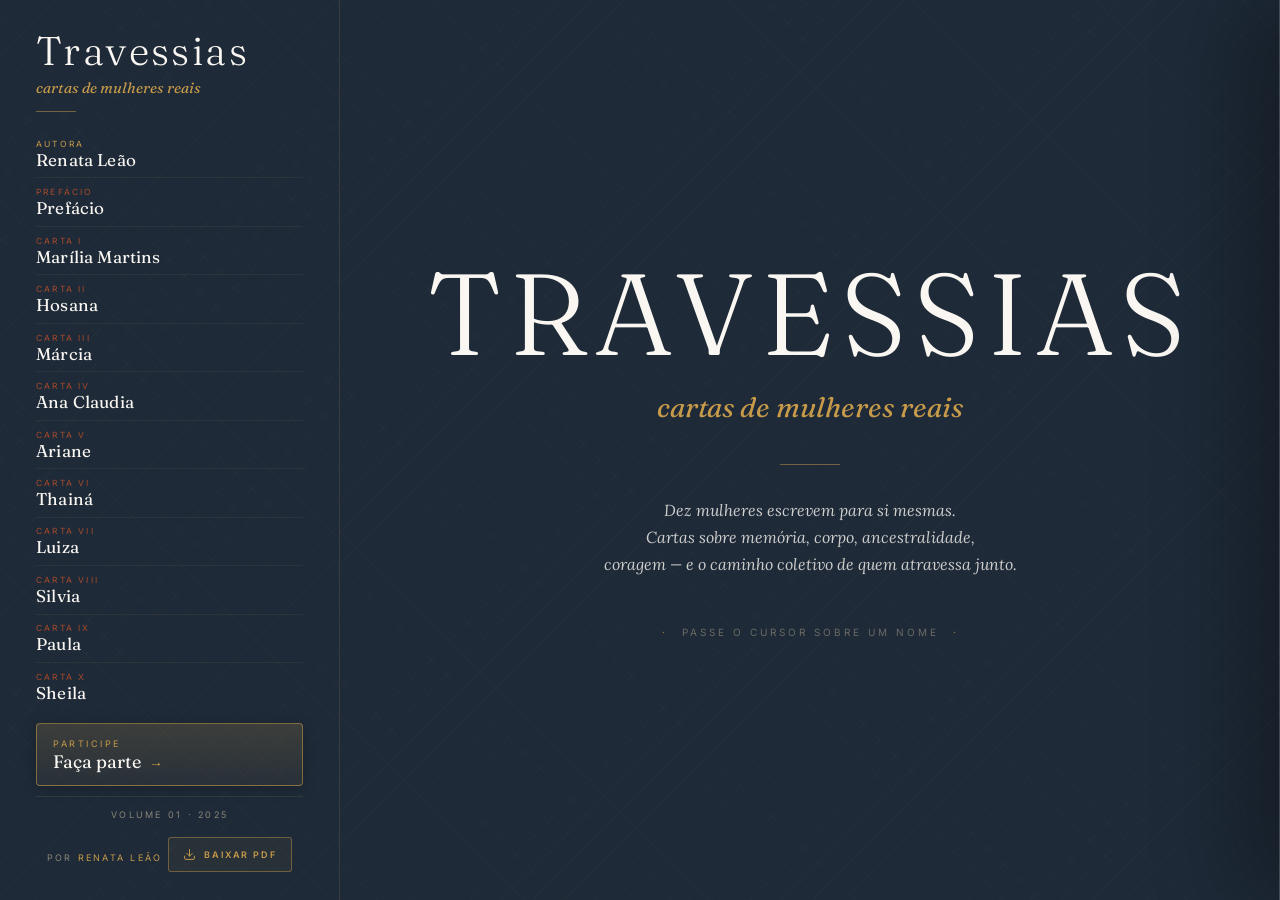
==== commit c722ecb4: "Renomeia PDF para 'Travessias - Renata Leao' + sobe 'CARTA X' nos separadores - PDF renomeado: trave" ====
--- a/index.html
+++ b/index.html
@@ -13,6 +13,30 @@
 <meta name="apple-mobile-web-app-status-bar-style" content="black-translucent">
 <meta name="description" content="Travessias — dez cartas escritas a partir da escuta de mulheres reais. Por Renata Leão.">
 <title>Travessias — cartas de mulheres reais</title>
+
+<!-- Google Analytics (gtag.js) -->
+<script async src="https://www.googletagmanager.com/gtag/js?id=G-CKHL0589NJ"></script>
+<script>
+  window.dataLayer = window.dataLayer || [];
+  function gtag(){dataLayer.push(arguments);}
+  gtag('js', new Date());
+  gtag('config', 'G-CKHL0589NJ');
+</script>
+
+<!-- Open Graph / cards de compartilhamento -->
+<meta property="og:title" content="Travessias — cartas de mulheres reais">
+<meta property="og:description" content="Dez mulheres escrevem para si mesmas. Por Renata Leão.">
+<meta property="og:type" content="book">
+<meta property="og:image" content="fotos/renata_leao.jpg">
+<meta name="twitter:card" content="summary_large_image">
+<meta name="twitter:title" content="Travessias — cartas de mulheres reais">
+<meta name="twitter:description" content="Dez mulheres escrevem para si mesmas. Por Renata Leão.">
+
+<!-- Preload das fontes críticas (corpo de texto + saudação) -->
+<link rel="preload" href="fonts/lora-latin-400-normal.woff2" as="font" type="font/woff2" crossorigin>
+<link rel="preload" href="fonts/lora-latin-400-italic.woff2" as="font" type="font/woff2" crossorigin>
+<link rel="preload" href="fonts/fraunces-latin-300-normal.woff2" as="font" type="font/woff2" crossorigin>
+<link rel="preload" href="fonts/caveat-latin-500-normal.woff2" as="font" type="font/woff2" crossorigin>
 
 <link rel="stylesheet" href="src/tokens.css">
 <link rel="stylesheet" href="src/mobile.css">
@@ -56,6 +80,15 @@
   <footer class="lista-rodape">
     Volume 01 · 2025<br>
     Por <span>Renata Leão</span>
+    <a class="baixar-pdf" href="Travessias%20-%20Renata%20Leao.pdf" download="Travessias - Renata Leao.pdf"
+       aria-label="Baixar o livro completo em PDF">
+      <svg viewBox="0 0 24 24" aria-hidden="true">
+        <path d="M21 15v4a2 2 0 0 1-2 2H5a2 2 0 0 1-2-2v-4"/>
+        <polyline points="7 10 12 15 17 10"/>
+        <line x1="12" y1="15" x2="12" y2="3"/>
+      </svg>
+      <span>Baixar PDF</span>
+    </a>
   </footer>
 </div>
 
@@ -94,13 +127,14 @@
   <!-- Coluna lateral · índice de cartas -->
   <aside class="lateral">
     <div class="lateral-header">
-      <h1 class="lateral-titulo">Travessias</h1>
-      <div class="lateral-subtitulo">cartas de mulheres reais</div>
+      <!-- Decorativo: o <h1> único da página vive na tela mobile (#tela-lista) -->
+      <p class="lateral-titulo" aria-hidden="true">Travessias</p>
+      <div class="lateral-subtitulo" aria-hidden="true">cartas de mulheres reais</div>
       <div class="lateral-fio"></div>
     </div>
 
     <!-- Lista renderizada por BLOCO 06 -->
-    <ol class="cartas-lista" id="cartas-lista"></ol>
+    <ul class="cartas-lista" id="cartas-lista"></ul>
 
     <!-- BLOCO 04b — Trigger "Faça parte" (abre modal ao clicar) -->
     <button type="button" class="participar-trigger" id="abrir-participar">
@@ -111,6 +145,15 @@
     <div class="lateral-rodape">
       Volume 01 · 2025<br>
       Por <span>Renata Leão</span>
+      <a class="baixar-pdf" href="Travessias%20-%20Renata%20Leao.pdf" download="Travessias - Renata Leao.pdf"
+         aria-label="Baixar o livro completo em PDF">
+        <svg viewBox="0 0 24 24" aria-hidden="true">
+          <path d="M21 15v4a2 2 0 0 1-2 2H5a2 2 0 0 1-2-2v-4"/>
+          <polyline points="7 10 12 15 17 10"/>
+          <line x1="12" y1="15" x2="12" y2="3"/>
+        </svg>
+        <span>Baixar PDF</span>
+      </a>
     </div>
   </aside>
 
@@ -231,7 +274,8 @@
       div.className   = "card" + classeBase(c);
       div.dataset.id  = c.id;
       div.innerHTML = `
-        <img class="card-foto" src="${c.foto}" alt="${c.nome}">
+        <img class="card-foto" src="${c.foto}" alt="${c.nome}"
+             width="112" height="140" loading="lazy" decoding="async">
         <div class="card-info">
           <div>
             <div class="card-numero">${rotuloNumero(c)}</div>
@@ -263,7 +307,8 @@
       div.dataset.id = c.id;
       div.innerHTML = `
         <div class="preview-inner">
-          <img class="preview-foto" src="${c.foto}" alt="${c.nome}">
+          <img class="preview-foto" src="${c.foto}" alt="${c.nome}"
+               width="340" height="480" loading="lazy" decoding="async">
           <div class="preview-texto">
             <div class="preview-carta">${rotuloNumero(c)}</div>
             <div class="preview-nome">${c.saudacao}</div>
--- a/src/tokens.css
+++ b/src/tokens.css
@@ -15,29 +15,31 @@
    BLOCO 01 — @font-face
    ========================================================================== */
 
-@font-face { font-family: 'Caveat'; font-weight: 400; src: url('../fonts/caveat-latin-400-normal.woff2') format('woff2'); font-display: block; }
-@font-face { font-family: 'Caveat'; font-weight: 500; src: url('../fonts/caveat-latin-500-normal.woff2') format('woff2'); font-display: block; }
-@font-face { font-family: 'Caveat'; font-weight: 600; src: url('../fonts/caveat-latin-600-normal.woff2') format('woff2'); font-display: block; }
-@font-face { font-family: 'Caveat'; font-weight: 700; src: url('../fonts/caveat-latin-700-normal.woff2') format('woff2'); font-display: block; }
-
-@font-face { font-family: 'Fraunces'; font-weight: 300; src: url('../fonts/fraunces-latin-300-normal.woff2') format('woff2'); font-display: block; }
-@font-face { font-family: 'Fraunces'; font-weight: 400; src: url('../fonts/fraunces-latin-400-normal.woff2') format('woff2'); font-display: block; }
-@font-face { font-family: 'Fraunces'; font-weight: 400; font-style: italic; src: url('../fonts/fraunces-latin-400-italic.woff2') format('woff2'); font-display: block; }
-@font-face { font-family: 'Fraunces'; font-weight: 500; src: url('../fonts/fraunces-latin-500-normal.woff2') format('woff2'); font-display: block; }
-@font-face { font-family: 'Fraunces'; font-weight: 500; font-style: italic; src: url('../fonts/fraunces-latin-500-italic.woff2') format('woff2'); font-display: block; }
-@font-face { font-family: 'Fraunces'; font-weight: 600; src: url('../fonts/fraunces-latin-600-normal.woff2') format('woff2'); font-display: block; }
-@font-face { font-family: 'Fraunces'; font-weight: 700; src: url('../fonts/fraunces-latin-700-normal.woff2') format('woff2'); font-display: block; }
-
-@font-face { font-family: 'Lora'; font-weight: 400; src: url('../fonts/lora-latin-400-normal.woff2') format('woff2'); font-display: block; }
-@font-face { font-family: 'Lora'; font-weight: 400; font-style: italic; src: url('../fonts/lora-latin-400-italic.woff2') format('woff2'); font-display: block; }
-@font-face { font-family: 'Lora'; font-weight: 500; src: url('../fonts/lora-latin-500-normal.woff2') format('woff2'); font-display: block; }
-@font-face { font-family: 'Lora'; font-weight: 500; font-style: italic; src: url('../fonts/lora-latin-500-italic.woff2') format('woff2'); font-display: block; }
-@font-face { font-family: 'Lora'; font-weight: 600; src: url('../fonts/lora-latin-600-normal.woff2') format('woff2'); font-display: block; }
-
-@font-face { font-family: 'Inter'; font-weight: 300; src: url('../fonts/inter-latin-300-normal.woff2') format('woff2'); font-display: block; }
-@font-face { font-family: 'Inter'; font-weight: 400; src: url('../fonts/inter-latin-400-normal.woff2') format('woff2'); font-display: block; }
-@font-face { font-family: 'Inter'; font-weight: 500; src: url('../fonts/inter-latin-500-normal.woff2') format('woff2'); font-display: block; }
-@font-face { font-family: 'Inter'; font-weight: 600; src: url('../fonts/inter-latin-600-normal.woff2') format('woff2'); font-display: block; }
+/* Caveat — só peso 500 (usado na saudação). Pesos 400/600/700 removidos
+   por não serem referenciados em nenhuma regra. */
+@font-face { font-family: 'Caveat'; font-weight: 500; src: url('../fonts/caveat-latin-500-normal.woff2') format('woff2'); font-display: swap; }
+
+/* Fraunces — usado em títulos e saudações. swap para evitar FOIT em conexões lentas. */
+@font-face { font-family: 'Fraunces'; font-weight: 300; src: url('../fonts/fraunces-latin-300-normal.woff2') format('woff2'); font-display: swap; }
+@font-face { font-family: 'Fraunces'; font-weight: 400; src: url('../fonts/fraunces-latin-400-normal.woff2') format('woff2'); font-display: swap; }
+@font-face { font-family: 'Fraunces'; font-weight: 400; font-style: italic; src: url('../fonts/fraunces-latin-400-italic.woff2') format('woff2'); font-display: swap; }
+@font-face { font-family: 'Fraunces'; font-weight: 500; src: url('../fonts/fraunces-latin-500-normal.woff2') format('woff2'); font-display: swap; }
+@font-face { font-family: 'Fraunces'; font-weight: 500; font-style: italic; src: url('../fonts/fraunces-latin-500-italic.woff2') format('woff2'); font-display: swap; }
+@font-face { font-family: 'Fraunces'; font-weight: 600; src: url('../fonts/fraunces-latin-600-normal.woff2') format('woff2'); font-display: swap; }
+@font-face { font-family: 'Fraunces'; font-weight: 700; src: url('../fonts/fraunces-latin-700-normal.woff2') format('woff2'); font-display: swap; }
+
+/* Lora — corpo de texto. swap = mostra texto imediatamente em Georgia, troca quando carregar. */
+@font-face { font-family: 'Lora'; font-weight: 400; src: url('../fonts/lora-latin-400-normal.woff2') format('woff2'); font-display: swap; }
+@font-face { font-family: 'Lora'; font-weight: 400; font-style: italic; src: url('../fonts/lora-latin-400-italic.woff2') format('woff2'); font-display: swap; }
+@font-face { font-family: 'Lora'; font-weight: 500; src: url('../fonts/lora-latin-500-normal.woff2') format('woff2'); font-display: swap; }
+@font-face { font-family: 'Lora'; font-weight: 500; font-style: italic; src: url('../fonts/lora-latin-500-italic.woff2') format('woff2'); font-display: swap; }
+@font-face { font-family: 'Lora'; font-weight: 600; src: url('../fonts/lora-latin-600-normal.woff2') format('woff2'); font-display: swap; }
+
+/* Inter — meta/legendas. swap. */
+@font-face { font-family: 'Inter'; font-weight: 300; src: url('../fonts/inter-latin-300-normal.woff2') format('woff2'); font-display: swap; }
+@font-face { font-family: 'Inter'; font-weight: 400; src: url('../fonts/inter-latin-400-normal.woff2') format('woff2'); font-display: swap; }
+@font-face { font-family: 'Inter'; font-weight: 500; src: url('../fonts/inter-latin-500-normal.woff2') format('woff2'); font-display: swap; }
+@font-face { font-family: 'Inter'; font-weight: 600; src: url('../fonts/inter-latin-600-normal.woff2') format('woff2'); font-display: swap; }
 
 
 /* ==========================================================================
@@ -383,3 +385,49 @@
 .contato-linha a:hover {
   border-bottom-color: var(--terra);
 }
+
+
+/* ==========================================================================
+   BLOCO 09 — Botão "Baixar PDF" no rodapé (mobile + desktop)
+   --------------------------------------------------------------------------
+   Botão discreto com ícone de download em SVG inline. Aparece nos rodapés
+   das duas telas. Border mel sutil, fica destaque ao passar o cursor.
+   ========================================================================== */
+
+.baixar-pdf {
+  display: inline-flex;
+  align-items: center;
+  gap: 8px;
+  margin-top: 14px;
+  padding: 9px 14px;
+  border: 1px solid rgba(200, 155, 74, 0.45);
+  border-radius: 3px;
+  background: rgba(200, 155, 74, 0.06);
+  color: var(--mel);
+  font-family: var(--fonte-meta);
+  font-size: 9px;
+  letter-spacing: 0.22em;
+  text-transform: uppercase;
+  font-weight: 600;
+  text-decoration: none;
+  transition: background 0.25s, border-color 0.25s, transform 0.15s;
+}
+
+.baixar-pdf:hover {
+  background: rgba(200, 155, 74, 0.18);
+  border-color: var(--mel);
+}
+.baixar-pdf:active { transform: scale(0.98); }
+
+.baixar-pdf svg {
+  width: 13px;
+  height: 13px;
+  stroke: var(--mel);
+  stroke-width: 1.8;
+  stroke-linecap: round;
+  stroke-linejoin: round;
+  fill: none;
+  flex-shrink: 0;
+}
+
+.baixar-pdf:hover svg { stroke: var(--mel); }
--- a/src/mobile.css
+++ b/src/mobile.css
@@ -300,19 +300,21 @@
   .pagina-mobile.ativa  { opacity: 1; pointer-events: auto; transform: translateX(0); }
   .pagina-mobile.fora-esquerda { transform: translateX(-30px); }
 
+  /* Fallback: páginas que estouram ganham scroll discreto */
+  .pagina-mobile.com-overflow {
+    overflow-y: auto;
+    -webkit-overflow-scrolling: touch;
+    scrollbar-width: thin;
+  }
+  .pagina-mobile.com-overflow::-webkit-scrollbar { width: 3px; }
+  .pagina-mobile.com-overflow::-webkit-scrollbar-thumb {
+    background: var(--cinza-claro); border-radius: 2px;
+  }
+
   /* Página de abertura */
   .pagina-abertura { display: flex; flex-direction: column; padding: 0; }
 
-  /* Variante prefácio: oculta foto facial (texto provisório) */
-  .pagina-abertura.carta-prefacio .abertura-foto { display: none; }
-  .pagina-abertura.carta-prefacio {
-    background:
-      radial-gradient(ellipse at 30% 20%, rgba(168,74,42,0.3) 0%, transparent 60%),
-      linear-gradient(180deg, var(--tinta) 0%, var(--tinta-suave) 100%);
-  }
-  .pagina-abertura.carta-prefacio .abertura-info {
-    color: var(--creme);
-  }
+  /* Variante prefácio: usa foto real da Nicole (sem tratamento especial) */
 
   .abertura-foto {
     width: 100%;
@@ -436,12 +438,12 @@
 
   /* Fechamento */
   .fechamento {
-    margin-top: 28px;
+    margin-top: 8px;
     text-align: right;          /* nome e meta alinhados à direita */
   }
   .fechamento-ornamento {
     text-align: center;
-    margin: 26px 0 22px;
+    margin: 10px 0 8px;
     color: var(--mel);
     letter-spacing: 0.9em;
     font-size: 11px;
@@ -450,12 +452,13 @@
     font-family: var(--fonte-titulo);
     font-weight: 300;
     font-style: italic;
-    font-size: 30px;
+    font-size: 26px;
     letter-spacing: 0.005em;
     color: var(--tinta);
     line-height: 1.05;
-    margin-bottom: 8px;
-  }
+    margin-bottom: 4px;
+  }
+  .pagina-leitura p:last-of-type { margin-bottom: 0; }
   .assinatura-meta {
     font-family: var(--fonte-meta);
     font-size: 9px;
--- a/src/desktop.css
+++ b/src/desktop.css
@@ -422,26 +422,7 @@
     pointer-events: none;
   }
 
-  /* Variante prefácio: oculta foto facial e mostra textura editorial */
-  .painel.painel-prefacio .painel-foto img { display: none; }
-  .painel.painel-prefacio .painel-foto {
-    background:
-      radial-gradient(ellipse at 30% 20%, rgba(168,74,42,0.4) 0%, transparent 60%),
-      linear-gradient(180deg, var(--tinta) 0%, var(--tinta-suave) 100%);
-  }
-  .painel.painel-prefacio .painel-foto::before {
-    content: "T";
-    position: absolute;
-    right: -40px;
-    bottom: -60px;
-    font-family: var(--fonte-titulo);
-    font-weight: 300;
-    font-size: 460px;
-    line-height: 1;
-    color: var(--terra);
-    opacity: 0.18;
-    pointer-events: none;
-  }
+  /* Variante prefácio: usa foto real da Nicole (sem tratamento especial) */
   .painel-info {
     position: absolute;
     left: 40px;
@@ -532,23 +513,23 @@
   }
   .painel-fechar:hover { background: var(--terra); color: var(--creme); border-color: var(--terra); }
 
-  /* Páginas da carta no painel — margens editoriais generosas */
+  /* Páginas da carta no painel — espaçamento simétrico (laterais + topo + base) */
   .paginas-viewport-desktop {
     flex: 1;
     overflow: hidden;
     position: relative;
-    padding: 36px 0 28px;
   }
 
   .pagina-desktop {
     position: absolute;
     inset: 0;
-    padding: 0 88px 0 80px;   /* margem lateral generosa, tipo livro */
-    overflow: hidden;          /* sem scroll — leitura cabe na tela */
+    padding: 18mm 88px;       /* respiro generoso top/base e laterais */
+    overflow: hidden;          /* sem scroll — leitura paginada */
     font-family: var(--fonte-texto);
-    font-size: 14.5px;
+    font-size: 15px;
     line-height: 1.7;
     color: var(--tinta);
+    letter-spacing: 0.005em;
     opacity: 0;
     pointer-events: none;
     transform: translateX(30px);
@@ -559,93 +540,22 @@
   .pagina-desktop.ativa { opacity: 1; pointer-events: auto; transform: translateX(0); }
   .pagina-desktop.fora-esquerda { opacity: 0; transform: translateX(-30px); }
 
-  /* ------------------------------------------------------------------
-     COVER PAGE (idx 0) — entrada estilo "Sobre a autora"
-     Aparece como primeira página de toda carta no painel desktop.
-     Ao clicar "Ler carta →" avança para a 1ª página de texto.
-     ------------------------------------------------------------------ */
-  .pagina-desktop.pagina-cover {
-    background-color: var(--tinta);
-    background-image: var(--tinta-textura);
-    padding: 0 64px;
-    display: flex;
-    align-items: center;
-    color: var(--creme);
-  }
-  .cover-inner {
-    width: 100%;
-    max-width: 460px;
-  }
-  .cover-rotulo {
-    font-family: var(--fonte-meta);
-    font-size: 11px;
-    letter-spacing: 0.34em;
-    text-transform: uppercase;
-    color: var(--mel);
-    font-weight: 600;
-    margin-bottom: 22px;
-  }
-  .cover-saudacao {
-    font-family: var(--fonte-titulo);
-    font-weight: 300;
-    font-style: italic;
-    font-size: 52px;
-    line-height: 1.02;
-    letter-spacing: 0.005em;
-    color: var(--creme);
-    margin-bottom: 24px;
-  }
-  .cover-fio {
-    width: 56px;
-    height: 1px;
-    background: var(--mel);
-    opacity: 0.55;
-    margin-bottom: 28px;
-  }
-  .cover-epigrafe {
-    font-family: var(--fonte-titulo);
-    font-style: italic;
-    font-size: 18px;
-    line-height: 1.55;
-    color: var(--creme);
-    opacity: 0.85;
-    margin-bottom: 36px;
-  }
-  .cover-cta {
-    display: inline-flex;
-    align-items: center;
-    gap: 12px;
-    padding: 0;
-    background: transparent;
-    border: none;
-    font-family: var(--fonte-meta);
-    font-size: 11px;
-    letter-spacing: 0.32em;
-    text-transform: uppercase;
-    color: var(--mel);
-    font-weight: 600;
-    cursor: pointer;
-    transition: gap 0.25s, color 0.2s;
-  }
-  .cover-cta:hover {
-    color: var(--terra);
-    gap: 18px;
-  }
-  .cover-cta span { font-size: 14px; }
-
-  /* Variante prefácio na cover — sutilmente diferente (terra) */
-  .pagina-cover.pagina-prefacio .cover-rotulo,
-  .painel-prefacio .pagina-cover .cover-rotulo {
-    color: var(--terra);
-  }
-
-  /* Quando a cover está ativa, esconde info sobre a foto (sem duplicação) */
-  .painel.painel-cover-ativa .painel-info { opacity: 0; }
-  .painel-info { transition: opacity 0.3s; }
+  /* Fallback: páginas que ainda assim estouram ganham scroll discreto */
+  .pagina-desktop.com-overflow {
+    overflow-y: auto;
+    scrollbar-width: thin;
+    scrollbar-color: var(--cinza-claro) transparent;
+  }
+  .pagina-desktop.com-overflow::-webkit-scrollbar { width: 5px; }
+  .pagina-desktop.com-overflow::-webkit-scrollbar-track { background: transparent; }
+  .pagina-desktop.com-overflow::-webkit-scrollbar-thumb {
+    background: var(--cinza-claro); border-radius: 3px;
+  }
 
   .pagina-desktop p { margin-bottom: 1em; }
-  .pagina-desktop p + p { text-indent: 1.6em; margin-top: -0.2em; }
+  .pagina-desktop p + p { text-indent: 1.6em; margin-top: 0; }
   .pagina-desktop p.sem-indent { text-indent: 0 !important; }
+  .pagina-desktop p:last-of-type { margin-bottom: 0; }  /* sem gap antes do fechamento */
   .pagina-desktop em, .pagina-desktop i { font-style: italic; color: var(--tinta-suave); }
 
   .pagina-desktop.primeira p:first-child::first-letter {
@@ -661,11 +571,11 @@
   .pagina-desktop .citacao {
     font-family: var(--fonte-titulo);
     font-style: italic;
-    font-size: 17px;
-    line-height: 1.45;
+    font-size: 19px;
+    line-height: 1.5;
     color: var(--tinta);
-    margin: 22px 0 22px 16px;
-    padding-left: 18px;
+    margin: 32px 0 32px 20px;
+    padding-left: 22px;
     border-left: 2px solid var(--mel);
   }
   .pagina-desktop .citacao-atribuicao {
@@ -690,12 +600,12 @@
   }
 
   .pagina-desktop .fechamento {
-    margin-top: 24px;
+    margin-top: 8px;            /* gap pequeno entre fim do texto e ornamento */
     text-align: right;          /* nome e meta alinhados à direita */
   }
   .pagina-desktop .fechamento-ornamento {
     text-align: center;
-    margin: 22px 0 18px;
+    margin: 10px 0 8px;         /* ornamento compacto */
     color: var(--mel);
     letter-spacing: 1em;
     font-size: 12px;
@@ -704,11 +614,11 @@
     font-family: var(--fonte-titulo);
     font-weight: 300;
     font-style: italic;
-    font-size: 30px;
+    font-size: 28px;
     letter-spacing: 0.005em;
     color: var(--tinta);
     line-height: 1.05;
-    margin-bottom: 8px;
+    margin-bottom: 4px;
   }
   .pagina-desktop .assinatura-meta {
     font-family: var(--fonte-meta);
